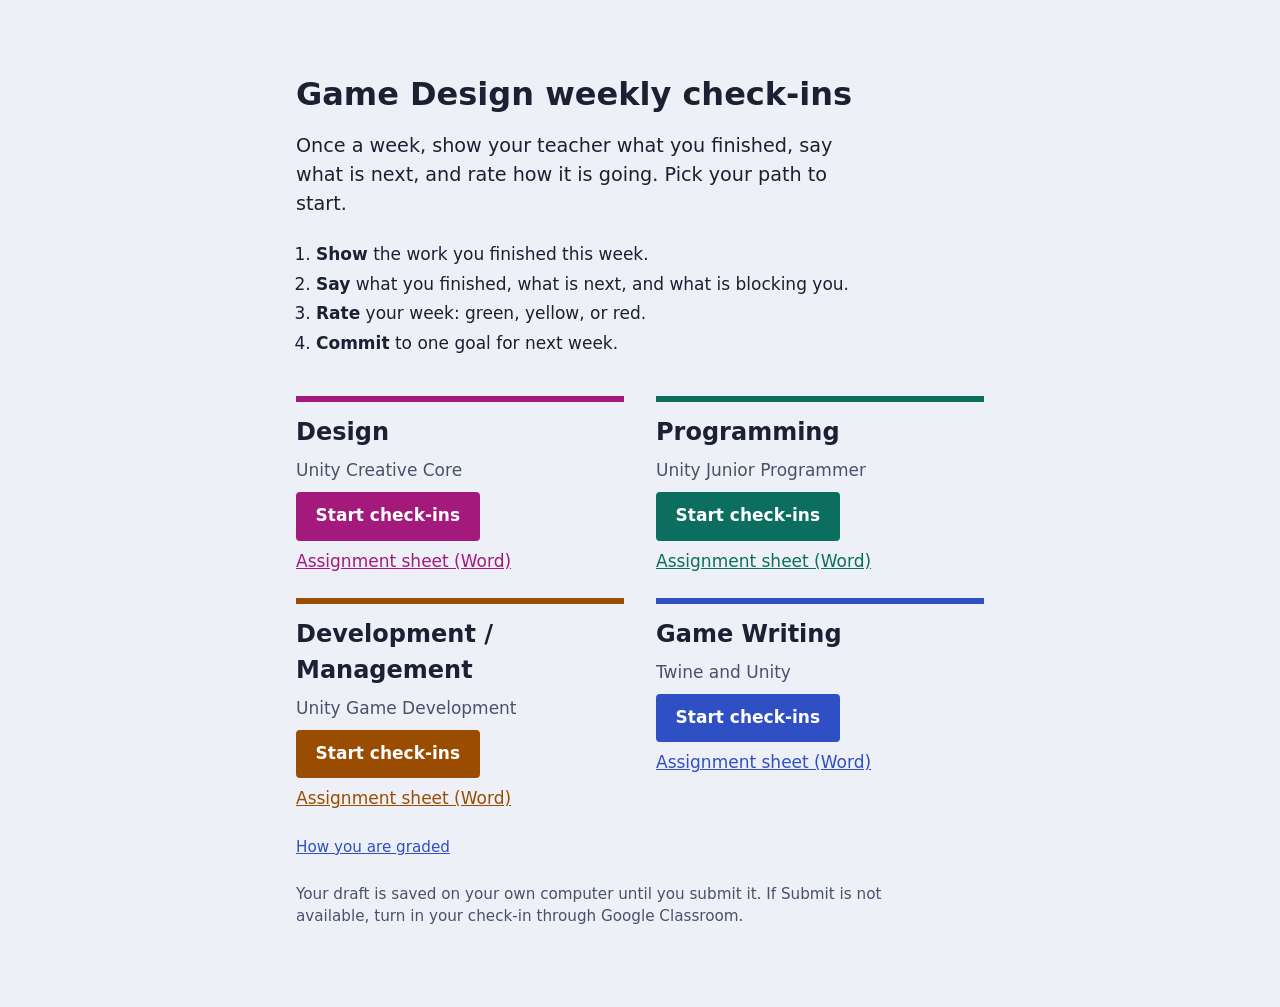
==== index.html @ 74971c68 "changed setup" ====
<!DOCTYPE html>
<html lang="en">
<head>
<meta charset="utf-8">
<meta name="viewport" content="width=device-width, initial-scale=1">
<title>Game Design check-ins</title>
<link rel="stylesheet" href="style.css">
</head>
<body class="start">
<a class="skip" href="#paths">Skip to the paths</a>
<main>
  <h1>Game Design weekly check-ins</h1>
  <p class="lede">Once a week, show your teacher what you finished, say what is next, and rate how it is going. Pick your path to start.</p>

  <ol class="how">
    <li><strong>Show</strong> the work you finished this week.</li>
    <li><strong>Say</strong> what you finished, what is next, and what is blocking you.</li>
    <li><strong>Rate</strong> your week: green, yellow, or red.</li>
    <li><strong>Commit</strong> to one goal for next week.</li>
  </ol>

  <section id="paths" aria-label="Choose your path">
    <ul class="paths">
      <li data-path="design">
        <h2>Design</h2>
        <p>Unity Creative Core</p>
        <a class="button" href="checkin.html?path=design&amp;week=1">Start check-ins</a>
        <a href="assignments/Design-Weekly-Check-Ins.docx">Assignment sheet (Word)</a>
      </li>
      <li data-path="programming">
        <h2>Programming</h2>
        <p>Unity Junior Programmer</p>
        <a class="button" href="checkin.html?path=programming&amp;week=1">Start check-ins</a>
        <a href="assignments/Programming-Weekly-Check-Ins.docx">Assignment sheet (Word)</a>
      </li>
      <li data-path="development">
        <h2>Development / Management</h2>
        <p>Unity Game Development</p>
        <a class="button" href="checkin.html?path=development&amp;week=1">Start check-ins</a>
        <a href="assignments/Development-Management-Weekly-Check-Ins.docx">Assignment sheet (Word)</a>
      </li>
      <li data-path="writing">
        <h2>Game Writing</h2>
        <p>Twine and Unity</p>
        <a class="button" href="checkin.html?path=writing&amp;week=1">Start check-ins</a>
        <a href="assignments/Game-Writing-Weekly-Check-Ins.docx">Assignment sheet (Word)</a>
      </li>
    </ul>
  </section>

  <p class="note"><a href="grading.html">How you are graded</a></p>
  <p class="note">Your draft is saved on your own computer until you submit it. If Submit is not available, turn in your check-in through Google Classroom.</p>
</main>
</body>
</html>
---- style.css ----
:root {
  --paper: #edf0f7;
  --ink: #1b2033;
  --soft: #4a516a;
  --white: #ffffff;
  --accent: #2f4fc4;
  --green: #1e7b3a;
  --green-tint: #e1f3e6;
  --yellow: #7a5600;
  --yellow-tint: #fff1c9;
  --red: #b3261e;
  --red-tint: #fbe3e1;
  --head: "Trebuchet MS", "Segoe UI", system-ui, sans-serif;
  --body: system-ui, -apple-system, "Segoe UI", Roboto, Arial, sans-serif;
}

body[data-path="design"], li[data-path="design"] { --accent: #a3197c; }
body[data-path="programming"], li[data-path="programming"] { --accent: #0b6e5f; }
body[data-path="development"], li[data-path="development"] { --accent: #9a4d00; }
body[data-path="writing"], li[data-path="writing"] { --accent: #2f4fc4; }

[hidden] { display: none !important; }

* { box-sizing: border-box; }

html { font-size: 100%; }

body {
  margin: 0;
  background: var(--paper);
  color: var(--ink);
  font-family: var(--body);
  font-size: 1.0625rem;
  line-height: 1.5;
}

.skip {
  position: absolute;
  left: -999px;
  top: 0;
  background: var(--ink);
  color: var(--white);
  padding: 0.5rem 1rem;
  z-index: 10;
}
.skip:focus { left: 0; }

a { color: var(--accent); }

:focus-visible {
  outline: 3px solid var(--ink);
  outline-offset: 2px;
}

/* top bar */
.top {
  display: flex;
  align-items: center;
  justify-content: space-between;
  gap: 1rem;
  padding: 0.75rem 1.5rem;
  border-bottom: 2px solid var(--ink);
  background: var(--white);
}
.home {
  font-family: var(--head);
  font-weight: 700;
  color: var(--ink);
  text-decoration: none;
}
.path-pick { display: flex; align-items: center; gap: 0.5rem; }
.path-pick label { font-weight: 600; }
select {
  font: inherit;
  padding: 0.35rem 0.6rem;
  border: 2px solid var(--ink);
  border-radius: 4px;
  background: var(--white);
  color: var(--ink);
}

main {
  max-width: 46rem;
  margin: 0 auto;
  padding: 1.75rem 1.5rem 4rem;
}

h1 {
  font-family: var(--head);
  font-size: 2rem;
  line-height: 1.15;
  margin: 1.75rem 0 1rem;
}

/* week track */
.track {
  list-style: none;
  display: flex;
  gap: 0.75rem;
  margin: 0;
  padding: 0;
}
.track li { flex: 1; min-width: 0; }
.track a {
  display: flex;
  flex-direction: column;
  align-items: flex-start;
  gap: 0.1rem;
  height: 100%;
  padding: 0.6rem 0.75rem;
  border: 2px solid var(--ink);
  border-radius: 4px;
  background: var(--white);
  color: var(--ink);
  text-decoration: none;
  font-weight: 600;
}
.track a:hover { background: #dfe4f2; }
.tile-num {
  font-family: var(--head);
  font-size: 1.6rem;
  line-height: 1;
  display: inline;
  margin-left: 0.25em;
}
.track a { flex-flow: row wrap; align-items: baseline; }
.tile-note {
  flex-basis: 100%;
  font-size: 0.85rem;
  font-weight: 500;
  color: var(--soft);
}
.track a[aria-current="step"] {
  background: var(--accent);
  border-color: var(--accent);
  color: var(--white);
}
.track a[aria-current="step"] .tile-note { color: var(--white); }
.track li[data-status="green"] a { box-shadow: inset 0 -6px 0 var(--green); }
.track li[data-status="yellow"] a { box-shadow: inset 0 -6px 0 #d9a300; }
.track li[data-status="red"] a { box-shadow: inset 0 -6px 0 var(--red); }

/* weekly brief */
.brief {
  border-left: 6px solid var(--accent);
  padding: 0.25rem 0 0.25rem 1rem;
  margin: 0 0 2rem;
}
.brief dl { margin: 0; }
.brief dt { font-weight: 700; margin-top: 0.5rem; }
.brief dd { margin: 0; }
.brief p { margin: 0.75rem 0 0; }

/* form */
.field { margin: 0 0 1.5rem; border: 0; padding: 0; min-width: 0; }
.row { display: flex; gap: 1rem; }
.row .field { flex: 2; }
.row .field.narrow { flex: 1; }

label, legend { display: block; font-weight: 700; margin-bottom: 0.25rem; padding: 0; }
.hint { display: block; font-weight: 400; color: var(--soft); font-size: 0.95rem; margin-bottom: 0.25rem; }
label .hint { display: inline; }

input[type="text"], textarea {
  width: 100%;
  font: inherit;
  color: var(--ink);
  background: var(--white);
  border: 2px solid var(--ink);
  border-radius: 4px;
  padding: 0.5rem 0.65rem;
}
textarea { resize: vertical; }

.status-options { display: grid; gap: 0.5rem; }
.status-option {
  display: grid;
  grid-template-columns: auto 6.5rem 1fr;
  align-items: center;
  gap: 0.5rem;
  margin: 0;
  padding: 0.55rem 0.75rem;
  border: 2px solid var(--ink);
  border-radius: 4px;
  background: var(--white);
  font-weight: 400;
  cursor: pointer;
}
.status-option strong { font-weight: 700; }
.status-option input { width: 1.2rem; height: 1.2rem; margin: 0; accent-color: var(--ink); }
.status-option[data-status="green"] { border-color: var(--green); }
.status-option[data-status="yellow"] { border-color: #b88700; }
.status-option[data-status="red"] { border-color: var(--red); }
.status-option[data-status="green"]:has(input:checked) { background: var(--green-tint); }
.status-option[data-status="yellow"]:has(input:checked) { background: var(--yellow-tint); }
.status-option[data-status="red"]:has(input:checked) { background: var(--red-tint); }
.status-option[data-status="green"] strong { color: var(--green); }
.status-option[data-status="yellow"] strong { color: var(--yellow); }
.status-option[data-status="red"] strong { color: var(--red); }

/* buttons */
.actions { display: flex; flex-wrap: wrap; gap: 0.75rem; margin-top: 2rem; }
button, .button {
  font: inherit;
  font-weight: 700;
  padding: 0.6rem 1.1rem;
  border: 2px solid var(--ink);
  border-radius: 4px;
  background: var(--white);
  color: var(--ink);
  text-decoration: none;
  cursor: pointer;
  display: inline-block;
}
button:hover, .button:hover { background: #dfe4f2; }
button.primary, .start .button {
  background: var(--accent);
  border-color: var(--accent);
  color: var(--white);
}
button.primary:hover, .start .button:hover { filter: brightness(0.92); background: var(--accent); }
button.quiet { border-color: transparent; text-decoration: underline; background: transparent; }

.message { min-height: 1.5rem; margin: 1rem 0 0; font-weight: 600; color: var(--green); }
.message.error { color: var(--red); }
.note { color: var(--soft); font-size: 0.95rem; margin-top: 1.5rem; max-width: 40rem; }

/* start page */
.start main { padding-top: 3rem; }
.lede { font-size: 1.2rem; max-width: 36rem; }
.how { padding-left: 1.25rem; margin: 1.5rem 0 2.5rem; max-width: 36rem; }
.how li { margin-bottom: 0.25rem; }
.paths {
  list-style: none;
  margin: 0;
  padding: 0;
  display: grid;
  grid-template-columns: repeat(2, 1fr);
  gap: 1.5rem 2rem;
}
.paths li {
  border-top: 6px solid var(--accent);
  padding-top: 0.75rem;
  display: flex;
  flex-direction: column;
  align-items: flex-start;
  gap: 0.5rem;
}
.paths h2 { font-family: var(--head); font-size: 1.5rem; margin: 0; }
.paths p { margin: 0; color: var(--soft); }

@media (max-width: 40rem) {
  .top { padding: 0.75rem 1rem; flex-wrap: wrap; }
  select { max-width: 100%; }
  main { padding: 1.25rem 1rem 3rem; }
  .row { flex-direction: column; gap: 0; }
  .track { gap: 0.4rem; }
  .track a { padding: 0.45rem 0.5rem; font-size: 0.9rem; }
  .tile-note { font-size: 0.7rem; }
  .status-option { grid-template-columns: auto 1fr; }
  .status-option span { grid-column: 2; }
  .paths { grid-template-columns: 1fr; }
}

@media (prefers-reduced-motion: reduce) {
  * { transition: none !important; animation: none !important; }
}

/* grading page */
.doc main h2 { font-family: var(--head); font-size: 1.35rem; margin: 2.25rem 0 0.5rem; }
.doc table { border-collapse: collapse; width: 100%; margin: 1rem 0; background: var(--white); }
.doc caption { text-align: left; font-weight: 700; padding-bottom: 0.5rem; }
.doc th, .doc td { border: 2px solid var(--ink); padding: 0.5rem 0.75rem; text-align: left; vertical-align: top; }
.doc thead th { background: #dfe4f2; }
.doc ul { padding-left: 1.25rem; }
.doc li { margin-bottom: 0.35rem; }
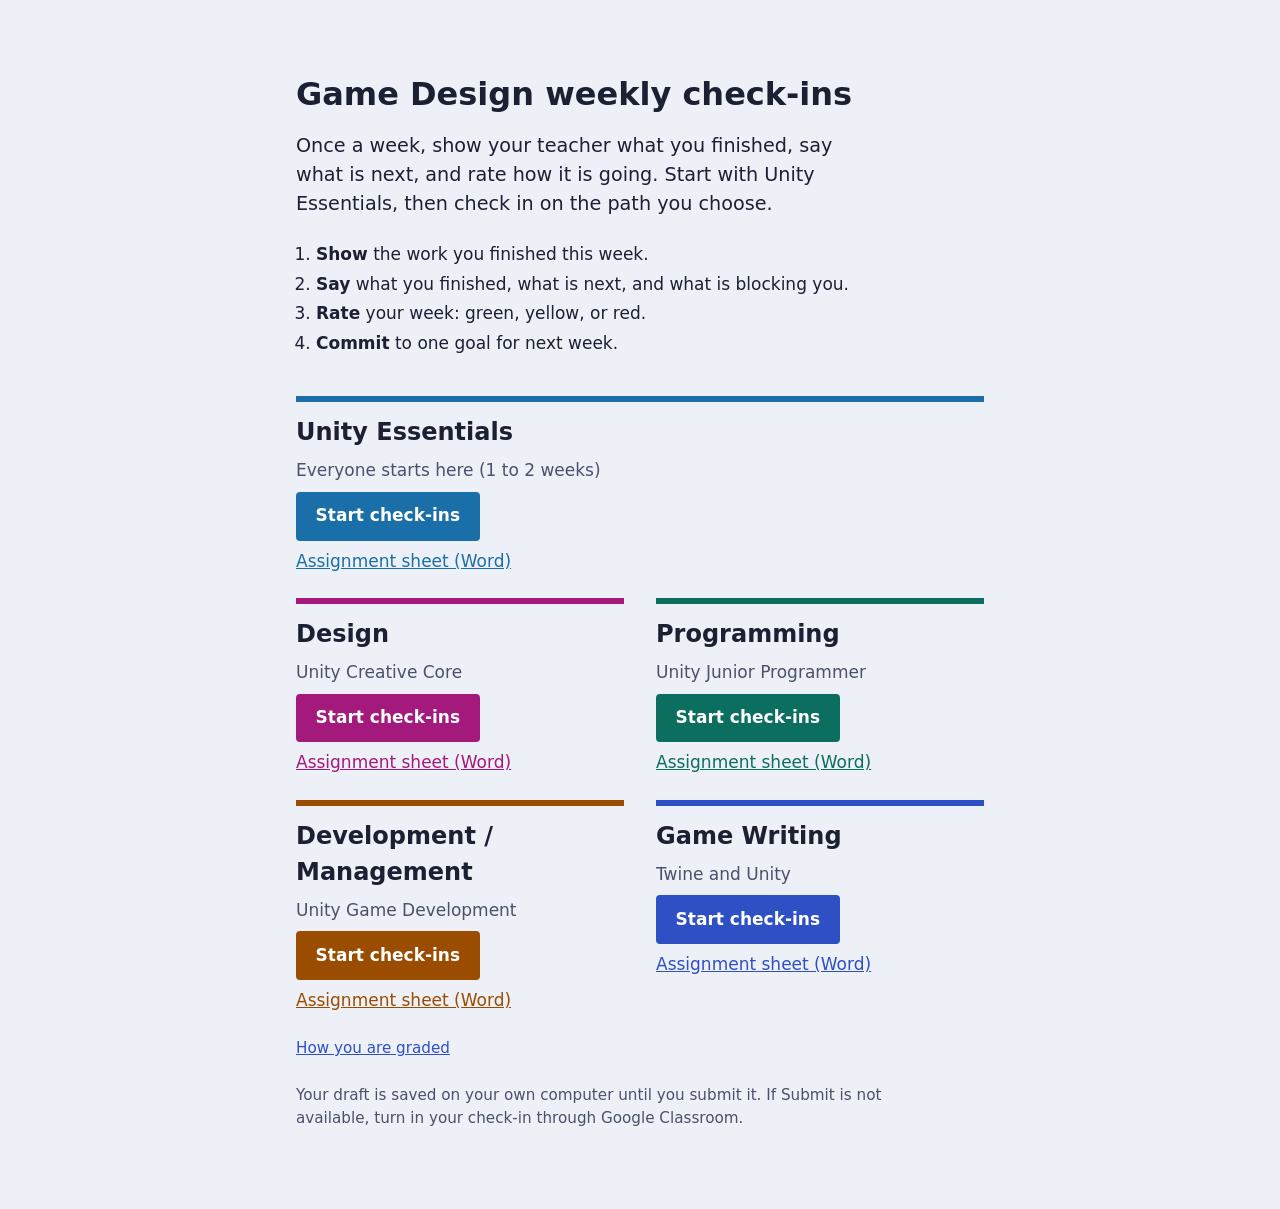
==== commit 3cd8c046: "includes essentials" ====
--- a/index.html
+++ b/index.html
@@ -10,7 +10,7 @@
 <a class="skip" href="#paths">Skip to the paths</a>
 <main>
   <h1>Game Design weekly check-ins</h1>
-  <p class="lede">Once a week, show your teacher what you finished, say what is next, and rate how it is going. Pick your path to start.</p>
+  <p class="lede">Once a week, show your teacher what you finished, say what is next, and rate how it is going. Start with Unity Essentials, then check in on the path you choose.</p>
 
   <ol class="how">
     <li><strong>Show</strong> the work you finished this week.</li>
@@ -19,8 +19,14 @@
     <li><strong>Commit</strong> to one goal for next week.</li>
   </ol>
 
-  <section id="paths" aria-label="Choose your path">
+  <section id="paths" aria-label="Choose your check-in">
     <ul class="paths">
+      <li data-path="essentials" class="wide">
+        <h2>Unity Essentials</h2>
+        <p>Everyone starts here (1 to 2 weeks)</p>
+        <a class="button" href="checkin.html?path=essentials&amp;week=1">Start check-ins</a>
+        <a href="assignments/Unity-Essentials-Check-Ins.docx">Assignment sheet (Word)</a>
+      </li>
       <li data-path="design">
         <h2>Design</h2>
         <p>Unity Creative Core</p>
--- a/style.css
+++ b/style.css
@@ -14,6 +14,7 @@
   --body: system-ui, -apple-system, "Segoe UI", Roboto, Arial, sans-serif;
 }
 
+body[data-path="essentials"], li[data-path="essentials"] { --accent: #1a6fa8; }
 body[data-path="design"], li[data-path="design"] { --accent: #a3197c; }
 body[data-path="programming"], li[data-path="programming"] { --accent: #0b6e5f; }
 body[data-path="development"], li[data-path="development"] { --accent: #9a4d00; }
@@ -100,7 +101,7 @@
   margin: 0;
   padding: 0;
 }
-.track li { flex: 1; min-width: 0; }
+.track li { flex: 1; min-width: 0; max-width: 10rem; }
 .track a {
   display: flex;
   flex-direction: column;
@@ -246,6 +247,7 @@
   align-items: flex-start;
   gap: 0.5rem;
 }
+.paths li.wide { grid-column: 1 / -1; }
 .paths h2 { font-family: var(--head); font-size: 1.5rem; margin: 0; }
 .paths p { margin: 0; color: var(--soft); }
 
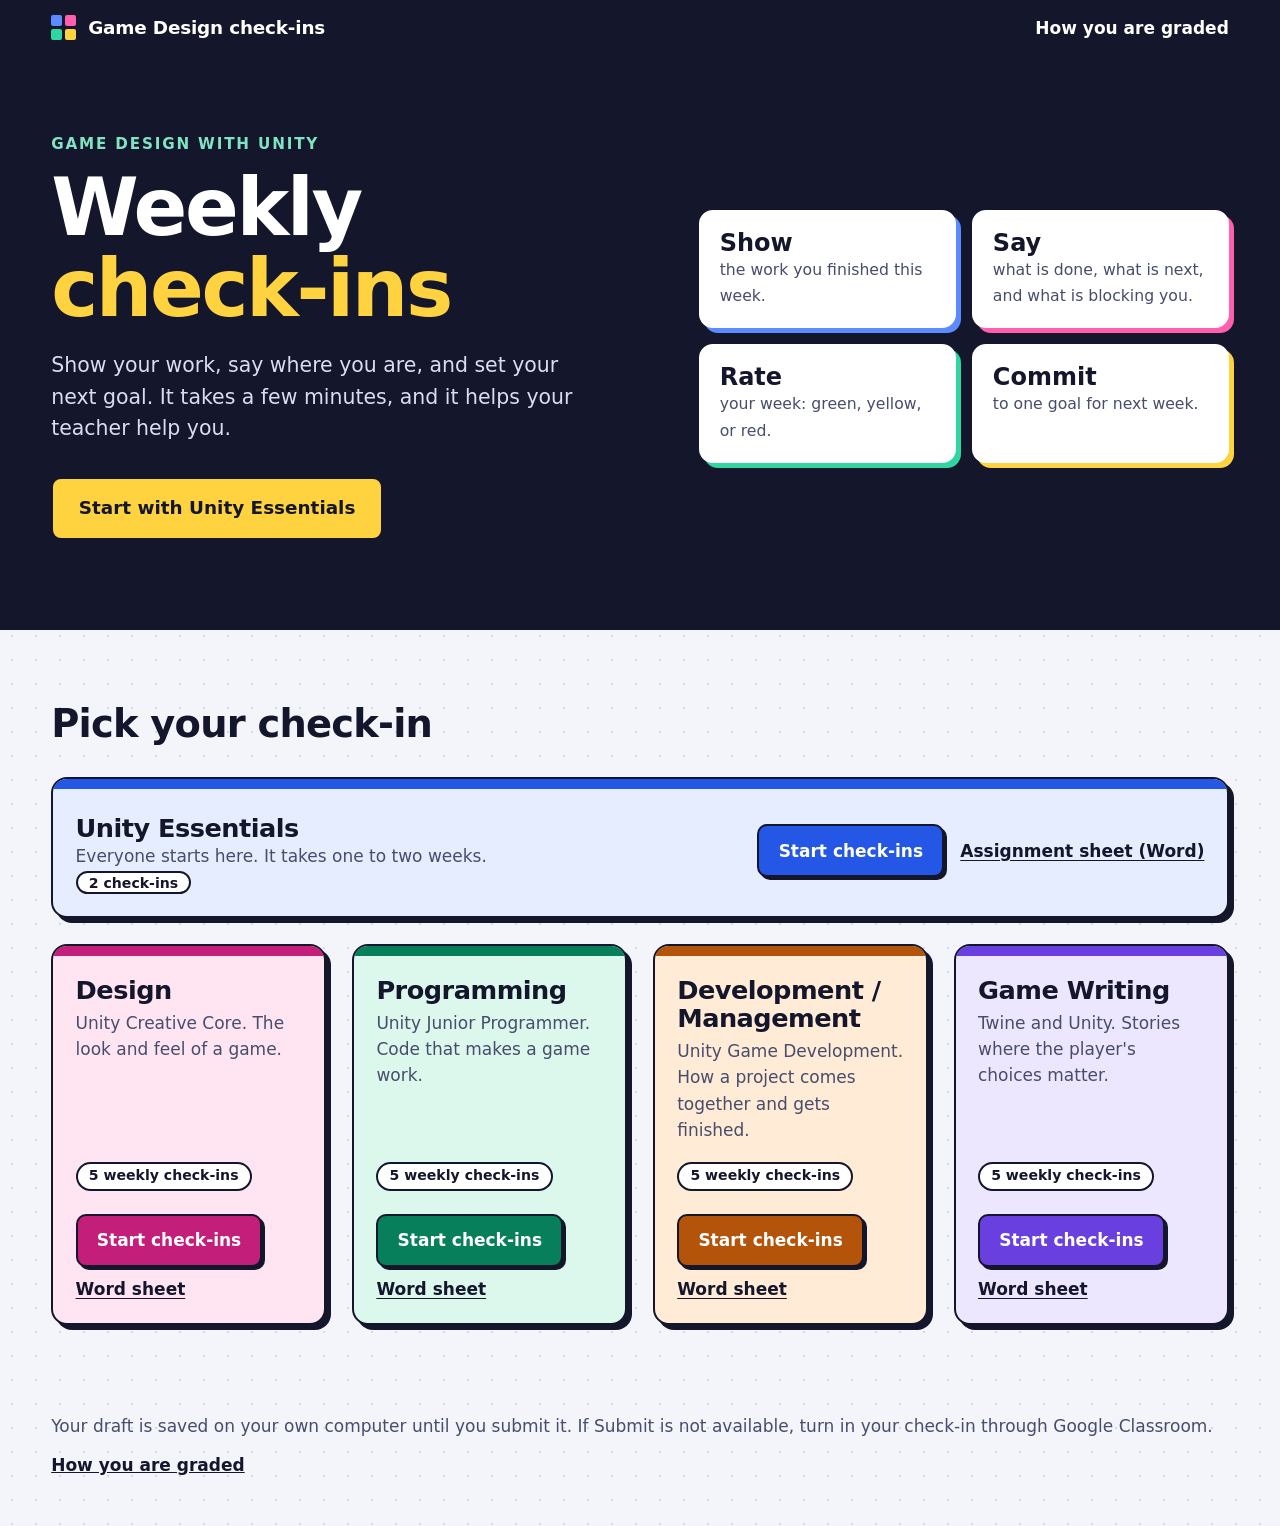
==== commit 5c52a127: "updated webpage updates" ====
--- a/index.html
+++ b/index.html
@@ -6,56 +6,89 @@
 <title>Game Design check-ins</title>
 <link rel="stylesheet" href="style.css">
 </head>
-<body class="start">
-<a class="skip" href="#paths">Skip to the paths</a>
+<body>
+<a class="skip" href="#paths">Skip to the check-ins</a>
+
+<header class="bar">
+  <a class="brand" href="index.html"><span class="logo" aria-hidden="true"><i></i><i></i><i></i><i></i></span>Game Design check-ins</a>
+  <nav aria-label="Site">
+    <a href="grading.html">How you are graded</a>
+  </nav>
+</header>
+
 <main>
-  <h1>Game Design weekly check-ins</h1>
-  <p class="lede">Once a week, show your teacher what you finished, say what is next, and rate how it is going. Start with Unity Essentials, then check in on the path you choose.</p>
+  <section class="hero" aria-labelledby="top-title">
+    <div>
+      <p class="eyebrow">Game Design with Unity</p>
+      <h1 id="top-title">Weekly <span>check-ins</span></h1>
+      <p class="lede">Show your work, say where you are, and set your next goal. It takes a few minutes, and it helps your teacher help you.</p>
+      <a class="btn big yellow" href="checkin.html?path=essentials&amp;week=1">Start with Unity Essentials</a>
+    </div>
+    <ol class="steps" aria-label="How a check-in works">
+      <li><b>Show</b><span>the work you finished this week.</span></li>
+      <li><b>Say</b><span>what is done, what is next, and what is blocking you.</span></li>
+      <li><b>Rate</b><span>your week: green, yellow, or red.</span></li>
+      <li><b>Commit</b><span>to one goal for next week.</span></li>
+    </ol>
+  </section>
 
-  <ol class="how">
-    <li><strong>Show</strong> the work you finished this week.</li>
-    <li><strong>Say</strong> what you finished, what is next, and what is blocking you.</li>
-    <li><strong>Rate</strong> your week: green, yellow, or red.</li>
-    <li><strong>Commit</strong> to one goal for next week.</li>
-  </ol>
-
-  <section id="paths" aria-label="Choose your check-in">
+  <section class="picker" id="paths" aria-labelledby="pick-title">
+    <h2 id="pick-title">Pick your check-in</h2>
     <ul class="paths">
       <li data-path="essentials" class="wide">
-        <h2>Unity Essentials</h2>
-        <p>Everyone starts here (1 to 2 weeks)</p>
-        <a class="button" href="checkin.html?path=essentials&amp;week=1">Start check-ins</a>
-        <a href="assignments/Unity-Essentials-Check-Ins.docx">Assignment sheet (Word)</a>
+        <div class="info">
+          <h3>Unity Essentials</h3>
+          <p>Everyone starts here. It takes one to two weeks.</p>
+          <span class="chip">2 check-ins</span>
+        </div>
+        <div class="card-actions">
+          <a class="btn primary" href="checkin.html?path=essentials&amp;week=1">Start check-ins</a>
+          <a href="assignments/Unity-Essentials-Check-Ins.docx">Assignment sheet (Word)</a>
+        </div>
       </li>
       <li data-path="design">
-        <h2>Design</h2>
-        <p>Unity Creative Core</p>
-        <a class="button" href="checkin.html?path=design&amp;week=1">Start check-ins</a>
-        <a href="assignments/Design-Weekly-Check-Ins.docx">Assignment sheet (Word)</a>
+        <h3>Design</h3>
+        <p>Unity Creative Core. The look and feel of a game.</p>
+        <span class="chip">5 weekly check-ins</span>
+        <div class="card-actions">
+          <a class="btn primary" href="checkin.html?path=design&amp;week=1">Start check-ins</a>
+          <a href="assignments/Design-Weekly-Check-Ins.docx">Word sheet</a>
+        </div>
       </li>
       <li data-path="programming">
-        <h2>Programming</h2>
-        <p>Unity Junior Programmer</p>
-        <a class="button" href="checkin.html?path=programming&amp;week=1">Start check-ins</a>
-        <a href="assignments/Programming-Weekly-Check-Ins.docx">Assignment sheet (Word)</a>
+        <h3>Programming</h3>
+        <p>Unity Junior Programmer. Code that makes a game work.</p>
+        <span class="chip">5 weekly check-ins</span>
+        <div class="card-actions">
+          <a class="btn primary" href="checkin.html?path=programming&amp;week=1">Start check-ins</a>
+          <a href="assignments/Programming-Weekly-Check-Ins.docx">Word sheet</a>
+        </div>
       </li>
       <li data-path="development">
-        <h2>Development / Management</h2>
-        <p>Unity Game Development</p>
-        <a class="button" href="checkin.html?path=development&amp;week=1">Start check-ins</a>
-        <a href="assignments/Development-Management-Weekly-Check-Ins.docx">Assignment sheet (Word)</a>
+        <h3>Development / Management</h3>
+        <p>Unity Game Development. How a project comes together and gets finished.</p>
+        <span class="chip">5 weekly check-ins</span>
+        <div class="card-actions">
+          <a class="btn primary" href="checkin.html?path=development&amp;week=1">Start check-ins</a>
+          <a href="assignments/Development-Management-Weekly-Check-Ins.docx">Word sheet</a>
+        </div>
       </li>
       <li data-path="writing">
-        <h2>Game Writing</h2>
-        <p>Twine and Unity</p>
-        <a class="button" href="checkin.html?path=writing&amp;week=1">Start check-ins</a>
-        <a href="assignments/Game-Writing-Weekly-Check-Ins.docx">Assignment sheet (Word)</a>
+        <h3>Game Writing</h3>
+        <p>Twine and Unity. Stories where the player's choices matter.</p>
+        <span class="chip">5 weekly check-ins</span>
+        <div class="card-actions">
+          <a class="btn primary" href="checkin.html?path=writing&amp;week=1">Start check-ins</a>
+          <a href="assignments/Game-Writing-Weekly-Check-Ins.docx">Word sheet</a>
+        </div>
       </li>
     </ul>
   </section>
+</main>
 
-  <p class="note"><a href="grading.html">How you are graded</a></p>
-  <p class="note">Your draft is saved on your own computer until you submit it. If Submit is not available, turn in your check-in through Google Classroom.</p>
-</main>
+<footer class="foot">
+  <span>Your draft is saved on your own computer until you submit it. If Submit is not available, turn in your check-in through Google Classroom.</span>
+  <a href="grading.html">How you are graded</a>
+</footer>
 </body>
 </html>
--- a/style.css
+++ b/style.css
@@ -1,278 +1,289 @@
+/* Game Design check-ins: full-width, high-contrast, system fonts only (no outside requests). */
 :root {
-  --paper: #edf0f7;
-  --ink: #1b2033;
-  --soft: #4a516a;
+  --ink: #14162b;
+  --paper: #f3f5fb;
   --white: #ffffff;
-  --accent: #2f4fc4;
-  --green: #1e7b3a;
-  --green-tint: #e1f3e6;
-  --yellow: #7a5600;
-  --yellow-tint: #fff1c9;
+  --muted: #474d6b;
+  --yellow: #ffd23f;
+  --mint: #7fe3c4;
+  --green: #17803d;
+  --green-tint: #dcf5e4;
+  --amber: #8a5a00;
+  --amber-tint: #fff0c2;
   --red: #b3261e;
-  --red-tint: #fbe3e1;
-  --head: "Trebuchet MS", "Segoe UI", system-ui, sans-serif;
-  --body: system-ui, -apple-system, "Segoe UI", Roboto, Arial, sans-serif;
-}
-
-body[data-path="essentials"], li[data-path="essentials"] { --accent: #1a6fa8; }
-body[data-path="design"], li[data-path="design"] { --accent: #a3197c; }
-body[data-path="programming"], li[data-path="programming"] { --accent: #0b6e5f; }
-body[data-path="development"], li[data-path="development"] { --accent: #9a4d00; }
-body[data-path="writing"], li[data-path="writing"] { --accent: #2f4fc4; }
+  --red-tint: #fde4e1;
+  --accent: #2457e6;
+  --tint: #e6edff;
+  --display: "Avenir Next", "Segoe UI", "Helvetica Neue", system-ui, -apple-system, Arial, sans-serif;
+  --body: system-ui, -apple-system, "Segoe UI", Roboto, "Helvetica Neue", Arial, sans-serif;
+  --pad: clamp(1rem, 4vw, 3.5rem);
+  --shadow: 5px 5px 0 var(--ink);
+}
+
+[data-path="essentials"] { --accent: #2457e6; --tint: #e6edff; }
+[data-path="design"] { --accent: #c21e7a; --tint: #ffe5f2; }
+[data-path="programming"] { --accent: #087f5b; --tint: #dcf7ec; }
+[data-path="development"] { --accent: #b4530a; --tint: #ffebd6; }
+[data-path="writing"] { --accent: #6a3fe0; --tint: #ede6ff; }
 
 [hidden] { display: none !important; }
-
 * { box-sizing: border-box; }
-
-html { font-size: 100%; }
 
 body {
   margin: 0;
-  background: var(--paper);
   color: var(--ink);
   font-family: var(--body);
   font-size: 1.0625rem;
-  line-height: 1.5;
-}
-
-.skip {
-  position: absolute;
-  left: -999px;
-  top: 0;
-  background: var(--ink);
-  color: var(--white);
-  padding: 0.5rem 1rem;
-  z-index: 10;
-}
+  line-height: 1.55;
+  background-color: var(--paper);
+  background-image: radial-gradient(#d3d9ec 1.2px, transparent 1.2px);
+  background-size: 24px 24px;
+}
+
+a { color: var(--accent); }
+:focus-visible { outline: 3px solid var(--accent); outline-offset: 3px; }
+.bar :focus-visible, .stage :focus-visible, .hero :focus-visible { outline-color: var(--yellow); }
+
+.skip { position: absolute; left: -999px; top: 0; background: var(--yellow); color: var(--ink); padding: 0.6rem 1rem; z-index: 20; font-weight: 700; }
 .skip:focus { left: 0; }
 
-a { color: var(--accent); }
-
-:focus-visible {
-  outline: 3px solid var(--ink);
-  outline-offset: 2px;
-}
-
-/* top bar */
-.top {
-  display: flex;
-  align-items: center;
-  justify-content: space-between;
-  gap: 1rem;
-  padding: 0.75rem 1.5rem;
-  border-bottom: 2px solid var(--ink);
-  background: var(--white);
-}
-.home {
-  font-family: var(--head);
-  font-weight: 700;
-  color: var(--ink);
-  text-decoration: none;
-}
-.path-pick { display: flex; align-items: center; gap: 0.5rem; }
-.path-pick label { font-weight: 600; }
+/* ---------- top bar ---------- */
+.bar {
+  display: flex; align-items: center; justify-content: space-between; gap: 1rem;
+  padding: 0.85rem var(--pad);
+  background: var(--ink); color: var(--white);
+}
+.brand { display: inline-flex; align-items: center; gap: 0.75rem; color: var(--white); text-decoration: none; font-family: var(--display); font-weight: 800; font-size: 1.15rem; letter-spacing: -0.01em; }
+.logo { display: inline-grid; grid-template-columns: repeat(2, 11px); grid-template-rows: repeat(2, 11px); gap: 3px; }
+.logo i { display: block; border-radius: 2px; }
+.logo i:nth-child(1) { background: #5b8bff; }
+.logo i:nth-child(2) { background: #ff5fae; }
+.logo i:nth-child(3) { background: #2fd6a0; }
+.logo i:nth-child(4) { background: var(--yellow); }
+.bar nav { display: flex; align-items: center; gap: 1.25rem; }
+.bar nav a { color: var(--white); font-weight: 600; text-decoration: none; }
+.bar nav a:hover { text-decoration: underline; text-underline-offset: 4px; }
+.path-pick { display: flex; align-items: center; gap: 0.6rem; }
+.path-pick label { font-weight: 600; font-size: 0.95rem; }
 select {
-  font: inherit;
-  padding: 0.35rem 0.6rem;
-  border: 2px solid var(--ink);
-  border-radius: 4px;
-  background: var(--white);
-  color: var(--ink);
-}
-
-main {
-  max-width: 46rem;
-  margin: 0 auto;
-  padding: 1.75rem 1.5rem 4rem;
-}
-
-h1 {
-  font-family: var(--head);
-  font-size: 2rem;
-  line-height: 1.15;
-  margin: 1.75rem 0 1rem;
-}
-
-/* week track */
-.track {
-  list-style: none;
-  display: flex;
-  gap: 0.75rem;
-  margin: 0;
-  padding: 0;
-}
-.track li { flex: 1; min-width: 0; max-width: 10rem; }
+  font: inherit; font-weight: 600; color: var(--ink); background: var(--white);
+  border: 2px solid var(--white); border-radius: 8px; padding: 0.4rem 2rem 0.4rem 0.7rem;
+}
+
+/* ---------- buttons ---------- */
+button, .btn, .button {
+  font: inherit; font-weight: 700; display: inline-flex; align-items: center; justify-content: center; gap: 0.5rem;
+  padding: 0.7rem 1.2rem; border: 2px solid var(--ink); border-radius: 10px;
+  background: var(--white); color: var(--ink); text-decoration: none; cursor: pointer;
+  box-shadow: 3px 3px 0 var(--ink); transition: transform 0.08s ease, box-shadow 0.08s ease;
+}
+button:hover, .btn:hover, .button:hover { transform: translate(-1px, -1px); box-shadow: 4px 4px 0 var(--ink); }
+button:active, .btn:active, .button:active { transform: translate(2px, 2px); box-shadow: 1px 1px 0 var(--ink); }
+button:disabled { opacity: 0.6; cursor: progress; }
+button.primary, .btn.primary { background: var(--accent); border-color: var(--ink); color: var(--white); }
+.btn.big { padding: 0.95rem 1.6rem; font-size: 1.15rem; }
+.btn.yellow { background: var(--yellow); color: var(--ink); }
+button.quiet { background: transparent; border-color: transparent; box-shadow: none; text-decoration: underline; text-underline-offset: 3px; }
+button.quiet:hover { transform: none; box-shadow: none; }
+
+/* ---------- start page ---------- */
+.hero {
+  background: var(--ink); color: var(--white);
+  padding: clamp(2rem, 6vw, 5rem) var(--pad) clamp(3rem, 7vw, 6rem);
+  display: grid; grid-template-columns: 1.1fr 1fr; gap: clamp(2rem, 5vw, 5rem); align-items: center;
+}
+.eyebrow { margin: 0 0 0.75rem; color: var(--mint); font-weight: 700; font-size: 0.95rem; text-transform: uppercase; letter-spacing: 0.12em; }
+.hero h1 { margin: 0; font-family: var(--display); font-weight: 800; font-size: clamp(2.6rem, 6.2vw, 5.4rem); line-height: 1.02; letter-spacing: -0.03em; }
+.hero h1 span { color: var(--yellow); }
+.hero .lede { margin: 1.25rem 0 2rem; font-size: clamp(1.1rem, 1.6vw, 1.35rem); max-width: 34rem; color: #d9dcf2; }
+.steps { list-style: none; margin: 0; padding: 0; display: grid; grid-template-columns: repeat(2, 1fr); gap: 1rem; }
+.steps li { background: var(--white); color: var(--ink); border: 2px solid var(--white); border-radius: 14px; padding: 1.1rem 1.2rem; box-shadow: 5px 5px 0 var(--accent); }
+.steps li:nth-child(1) { --accent: #5b8bff; }
+.steps li:nth-child(2) { --accent: #ff5fae; }
+.steps li:nth-child(3) { --accent: #2fd6a0; }
+.steps li:nth-child(4) { --accent: var(--yellow); }
+.steps b { display: block; font-family: var(--display); font-size: 1.5rem; line-height: 1.1; }
+.steps span { color: var(--muted); font-size: 0.98rem; }
+
+.picker { padding: clamp(2rem, 5vw, 4rem) var(--pad) clamp(2rem, 5vw, 4rem); }
+.picker h2 { margin: 0 0 1.5rem; font-family: var(--display); font-weight: 800; font-size: clamp(1.7rem, 3vw, 2.4rem); letter-spacing: -0.02em; }
+.paths { list-style: none; margin: 0; padding: 0; display: grid; grid-template-columns: repeat(12, 1fr); gap: clamp(1rem, 2vw, 1.75rem); }
+.paths li {
+  grid-column: span 3; display: flex; flex-direction: column; gap: 0.35rem;
+  background: var(--tint); border: 2px solid var(--ink); border-radius: 16px; padding: 1.4rem 1.4rem 1.3rem;
+  box-shadow: var(--shadow); position: relative; overflow: hidden;
+  transition: transform 0.1s ease, box-shadow 0.1s ease;
+}
+.paths li::before { content: ""; position: absolute; inset: 0 0 auto 0; height: 10px; background: var(--accent); }
+.paths li:hover { transform: translate(-2px, -2px); box-shadow: 8px 8px 0 var(--ink); }
+.paths li.wide { grid-column: span 12; flex-direction: row; align-items: center; justify-content: space-between; flex-wrap: wrap; gap: 1.25rem 2rem; padding-top: 1.7rem; }
+.paths li.wide .info { flex: 1 1 24rem; }
+.paths h3 { margin: 0.5rem 0 0; font-family: var(--display); font-weight: 800; font-size: 1.6rem; line-height: 1.1; letter-spacing: -0.02em; }
+.paths p { margin: 0; color: var(--muted); }
+.paths li:not(.wide) > p { flex: 1 0 auto; }
+.chip { align-self: flex-start; margin-top: 0.8rem; background: var(--white); border: 2px solid var(--ink); border-radius: 999px; padding: 0.1rem 0.7rem; font-size: 0.88rem; font-weight: 700; }
+.wide .chip { margin-top: 0.6rem; }
+.card-actions { margin-top: auto; padding-top: 1.1rem; display: flex; flex-wrap: wrap; align-items: center; gap: 0.6rem 1rem; }
+.card-actions a:not(.btn) { color: var(--ink); font-weight: 600; text-underline-offset: 3px; }
+.wide .card-actions { margin-top: 0; padding-top: 0; }
+
+.foot { padding: 1.5rem var(--pad) 3rem; display: flex; flex-wrap: wrap; gap: 0.75rem 2rem; justify-content: space-between; color: var(--muted); }
+.foot a { color: var(--ink); font-weight: 700; }
+
+/* ---------- check-in page ---------- */
+.stage { background: var(--accent); color: var(--white); padding: clamp(1.5rem, 4vw, 3rem) var(--pad) clamp(1.75rem, 4vw, 3rem); }
+.stage h1 { margin: 0 0 1.5rem; font-family: var(--display); font-weight: 800; font-size: clamp(2rem, 4.6vw, 3.6rem); line-height: 1.05; letter-spacing: -0.03em; }
+.track { list-style: none; margin: 0; padding: 0; display: grid; grid-template-columns: repeat(auto-fit, minmax(110px, 160px)); gap: 0.85rem; }
+.track li { min-width: 0; }
 .track a {
-  display: flex;
-  flex-direction: column;
-  align-items: flex-start;
-  gap: 0.1rem;
-  height: 100%;
-  padding: 0.6rem 0.75rem;
-  border: 2px solid var(--ink);
-  border-radius: 4px;
-  background: var(--white);
-  color: var(--ink);
-  text-decoration: none;
-  font-weight: 600;
-}
-.track a:hover { background: #dfe4f2; }
-.tile-num {
-  font-family: var(--head);
-  font-size: 1.6rem;
-  line-height: 1;
-  display: inline;
-  margin-left: 0.25em;
-}
-.track a { flex-flow: row wrap; align-items: baseline; }
-.tile-note {
-  flex-basis: 100%;
-  font-size: 0.85rem;
-  font-weight: 500;
-  color: var(--soft);
-}
-.track a[aria-current="step"] {
-  background: var(--accent);
-  border-color: var(--accent);
-  color: var(--white);
-}
-.track a[aria-current="step"] .tile-note { color: var(--white); }
-.track li[data-status="green"] a { box-shadow: inset 0 -6px 0 var(--green); }
-.track li[data-status="yellow"] a { box-shadow: inset 0 -6px 0 #d9a300; }
-.track li[data-status="red"] a { box-shadow: inset 0 -6px 0 var(--red); }
-
-/* weekly brief */
+  display: flex; flex-wrap: wrap; align-items: baseline; height: 100%;
+  padding: 0.75rem 0.9rem 0.8rem; border: 2px solid var(--ink); border-radius: 12px;
+  background: var(--white); color: var(--ink); text-decoration: none; font-weight: 700;
+  box-shadow: 3px 3px 0 var(--ink); transition: transform 0.08s ease;
+}
+.track a:hover { transform: translate(-1px, -1px); }
+.tile-num { font-family: var(--display); font-size: 2.2rem; font-weight: 800; line-height: 1; margin-left: 0.3rem; }
+.tile-note { flex-basis: 100%; margin-top: 0.15rem; font-size: 0.85rem; font-weight: 600; color: var(--muted); }
+.track a[aria-current="step"] { background: var(--ink); color: var(--white); box-shadow: 3px 3px 0 var(--yellow); }
+.track a[aria-current="step"] .tile-note { color: var(--yellow); }
+.track li[data-status="green"] a { border-bottom: 8px solid #2fbf62; }
+.track li[data-status="yellow"] a { border-bottom: 8px solid #f2b800; }
+.track li[data-status="red"] a { border-bottom: 8px solid #e5483d; }
+
+.layout {
+  display: grid; grid-template-columns: minmax(280px, 400px) minmax(0, 1fr);
+  gap: clamp(1.25rem, 3vw, 2.5rem); align-items: start;
+  padding: clamp(1.25rem, 3vw, 2.5rem) var(--pad) 0;
+}
 .brief {
-  border-left: 6px solid var(--accent);
-  padding: 0.25rem 0 0.25rem 1rem;
-  margin: 0 0 2rem;
-}
+  position: sticky; top: 1rem; background: var(--white); border: 2px solid var(--ink); border-radius: 16px;
+  box-shadow: var(--shadow); padding: 1.4rem 1.5rem 1.5rem; border-top: 10px solid var(--accent);
+}
+.brief h2 { margin: 0 0 0.75rem; font-family: var(--display); font-size: 1.3rem; letter-spacing: -0.01em; }
 .brief dl { margin: 0; }
-.brief dt { font-weight: 700; margin-top: 0.5rem; }
-.brief dd { margin: 0; }
-.brief p { margin: 0.75rem 0 0; }
-
-/* form */
-.field { margin: 0 0 1.5rem; border: 0; padding: 0; min-width: 0; }
-.row { display: flex; gap: 1rem; }
-.row .field { flex: 2; }
-.row .field.narrow { flex: 1; }
-
-label, legend { display: block; font-weight: 700; margin-bottom: 0.25rem; padding: 0; }
-.hint { display: block; font-weight: 400; color: var(--soft); font-size: 0.95rem; margin-bottom: 0.25rem; }
+.brief dt { margin-top: 1rem; font-size: 0.82rem; font-weight: 800; text-transform: uppercase; letter-spacing: 0.1em; color: var(--accent); }
+.brief dd { margin: 0.2rem 0 0; font-size: 1.1rem; font-weight: 600; }
+.brief .how { margin: 1.25rem 0 0; padding: 1rem 0 0; border-top: 2px dashed #c3c9e0; font-size: 0.97rem; color: var(--muted); }
+.brief .how ol { margin: 0.4rem 0 0; padding-left: 1.2rem; }
+.brief p { margin: 1rem 0 0; }
+.brief .unity { display: inline-block; font-weight: 700; }
+
+form {
+  background: var(--white); border: 2px solid var(--ink); border-radius: 16px; box-shadow: var(--shadow);
+  overflow: clip;
+}
+.section { padding: 1.6rem clamp(1.1rem, 2.5vw, 2rem) 0.4rem; }
+.section + .section { border-top: 2px dashed #c3c9e0; }
+.section > h2 { margin: 0 0 1.1rem; font-family: var(--display); font-size: 1.25rem; letter-spacing: -0.01em; display: flex; align-items: center; gap: 0.6rem; }
+.section > h2 .n { display: inline-grid; place-items: center; width: 1.8rem; height: 1.8rem; border-radius: 8px; background: var(--accent); color: var(--white); font-size: 1rem; }
+.fields { display: grid; grid-template-columns: repeat(auto-fit, minmax(min(100%, 22rem), 1fr)); gap: 1.1rem 1.5rem; }
+.fields.three { display: flex; flex-wrap: wrap; }
+.fields.three .field { flex: 1 1 10rem; }
+.fields.three .field:first-child { flex: 2 1 16rem; }
+.field { margin: 0 0 1.1rem; border: 0; padding: 0; min-width: 0; }
+.fields .field { margin: 0; }
+label, legend { display: block; font-weight: 700; margin-bottom: 0.3rem; padding: 0; }
+.hint { display: block; font-weight: 400; font-size: 0.93rem; color: var(--muted); margin-bottom: 0.3rem; }
 label .hint { display: inline; }
-
 input[type="text"], textarea {
-  width: 100%;
-  font: inherit;
-  color: var(--ink);
-  background: var(--white);
-  border: 2px solid var(--ink);
-  border-radius: 4px;
-  padding: 0.5rem 0.65rem;
-}
-textarea { resize: vertical; }
-
-.status-options { display: grid; gap: 0.5rem; }
+  width: 100%; font: inherit; color: var(--ink); background: var(--white);
+  border: 2px solid var(--ink); border-radius: 10px; padding: 0.65rem 0.8rem;
+}
+input[type="text"]:focus, textarea:focus { outline: 3px solid var(--accent); outline-offset: 1px; border-color: var(--accent); }
+textarea { resize: vertical; min-height: 5.5rem; }
+
+.status-options { display: grid; grid-template-columns: repeat(3, minmax(0, 1fr)); gap: 1rem; }
 .status-option {
-  display: grid;
-  grid-template-columns: auto 6.5rem 1fr;
-  align-items: center;
-  gap: 0.5rem;
-  margin: 0;
-  padding: 0.55rem 0.75rem;
-  border: 2px solid var(--ink);
-  border-radius: 4px;
-  background: var(--white);
-  font-weight: 400;
-  cursor: pointer;
-}
-.status-option strong { font-weight: 700; }
-.status-option input { width: 1.2rem; height: 1.2rem; margin: 0; accent-color: var(--ink); }
-.status-option[data-status="green"] { border-color: var(--green); }
-.status-option[data-status="yellow"] { border-color: #b88700; }
-.status-option[data-status="red"] { border-color: var(--red); }
-.status-option[data-status="green"]:has(input:checked) { background: var(--green-tint); }
-.status-option[data-status="yellow"]:has(input:checked) { background: var(--yellow-tint); }
-.status-option[data-status="red"]:has(input:checked) { background: var(--red-tint); }
+  position: relative; display: flex; flex-direction: column; gap: 0.2rem; margin: 0; cursor: pointer;
+  padding: 1rem 1.1rem 1.05rem; border: 2px solid var(--ink); border-radius: 14px; background: var(--white);
+  font-weight: 400; box-shadow: 3px 3px 0 var(--ink); transition: transform 0.08s ease;
+}
+.status-option:hover { transform: translate(-1px, -1px); }
+.status-option input { position: absolute; top: 1rem; right: 1rem; width: 1.3rem; height: 1.3rem; margin: 0; accent-color: var(--ink); }
+.status-option strong { font-family: var(--display); font-size: 1.4rem; font-weight: 800; }
+.status-option span { padding-right: 1.5rem; font-size: 0.97rem; color: var(--muted); }
 .status-option[data-status="green"] strong { color: var(--green); }
-.status-option[data-status="yellow"] strong { color: var(--yellow); }
+.status-option[data-status="yellow"] strong { color: var(--amber); }
 .status-option[data-status="red"] strong { color: var(--red); }
-
-/* buttons */
-.actions { display: flex; flex-wrap: wrap; gap: 0.75rem; margin-top: 2rem; }
-button, .button {
-  font: inherit;
-  font-weight: 700;
-  padding: 0.6rem 1.1rem;
-  border: 2px solid var(--ink);
-  border-radius: 4px;
-  background: var(--white);
-  color: var(--ink);
-  text-decoration: none;
-  cursor: pointer;
-  display: inline-block;
-}
-button:hover, .button:hover { background: #dfe4f2; }
-button.primary, .start .button {
-  background: var(--accent);
-  border-color: var(--accent);
-  color: var(--white);
-}
-button.primary:hover, .start .button:hover { filter: brightness(0.92); background: var(--accent); }
-button.quiet { border-color: transparent; text-decoration: underline; background: transparent; }
-
-.message { min-height: 1.5rem; margin: 1rem 0 0; font-weight: 600; color: var(--green); }
+.status-option[data-status="green"]:has(input:checked) { background: var(--green-tint); box-shadow: 5px 5px 0 var(--green); }
+.status-option[data-status="yellow"]:has(input:checked) { background: var(--amber-tint); box-shadow: 5px 5px 0 #d19a00; }
+.status-option[data-status="red"]:has(input:checked) { background: var(--red-tint); box-shadow: 5px 5px 0 var(--red); }
+.status-option:has(input:focus-visible) { outline: 3px solid var(--accent); outline-offset: 3px; }
+
+.actions {
+  position: sticky; bottom: 0; z-index: 5; margin-top: 1.2rem; padding: 1rem clamp(1.1rem, 2.5vw, 2rem);
+  display: flex; flex-wrap: wrap; align-items: center; gap: 0.75rem;
+  background: var(--white); border-top: 2px solid var(--ink);
+}
+.clear-row { margin: 0; padding: 0 clamp(1.1rem, 2.5vw, 2rem) 1.4rem; }
+.clear-row .quiet { padding-left: 0; }
+.message { margin: 0; padding: 0.8rem clamp(1.1rem, 2.5vw, 2rem) 0; font-weight: 700; color: var(--green); min-height: 1.5rem; }
+.message:empty { padding: 0; min-height: 0; }
 .message.error { color: var(--red); }
-.note { color: var(--soft); font-size: 0.95rem; margin-top: 1.5rem; max-width: 40rem; }
-
-/* start page */
-.start main { padding-top: 3rem; }
-.lede { font-size: 1.2rem; max-width: 36rem; }
-.how { padding-left: 1.25rem; margin: 1.5rem 0 2.5rem; max-width: 36rem; }
-.how li { margin-bottom: 0.25rem; }
-.paths {
-  list-style: none;
-  margin: 0;
-  padding: 0;
-  display: grid;
-  grid-template-columns: repeat(2, 1fr);
-  gap: 1.5rem 2rem;
-}
-.paths li {
-  border-top: 6px solid var(--accent);
-  padding-top: 0.75rem;
-  display: flex;
-  flex-direction: column;
-  align-items: flex-start;
-  gap: 0.5rem;
-}
-.paths li.wide { grid-column: 1 / -1; }
-.paths h2 { font-family: var(--head); font-size: 1.5rem; margin: 0; }
-.paths p { margin: 0; color: var(--soft); }
-
-@media (max-width: 40rem) {
-  .top { padding: 0.75rem 1rem; flex-wrap: wrap; }
-  select { max-width: 100%; }
-  main { padding: 1.25rem 1rem 3rem; }
-  .row { flex-direction: column; gap: 0; }
-  .track { gap: 0.4rem; }
-  .track a { padding: 0.45rem 0.5rem; font-size: 0.9rem; }
-  .tile-note { font-size: 0.7rem; }
-  .status-option { grid-template-columns: auto 1fr; }
-  .status-option span { grid-column: 2; }
-  .paths { grid-template-columns: 1fr; }
-}
-
+.note { margin: 0; padding: 0.9rem clamp(1.1rem, 2.5vw, 2rem) 0.6rem; color: var(--muted); font-size: 0.95rem; }
+
+.page-end { height: 3rem; }
+
+/* ---------- grading page ---------- */
+.doc-hero { background: var(--ink); color: var(--white); padding: clamp(2rem, 5vw, 4rem) var(--pad) clamp(2.5rem, 5vw, 4rem); }
+.doc-hero h1 { margin: 0; font-family: var(--display); font-weight: 800; font-size: clamp(2.2rem, 5vw, 4rem); line-height: 1.04; letter-spacing: -0.03em; }
+.doc-hero .lede { margin: 1rem 0 0; max-width: 46rem; font-size: clamp(1.05rem, 1.5vw, 1.25rem); color: #d9dcf2; }
+.pointsbar { margin: 2rem 0 0; }
+.pointsbar .row { display: flex; gap: 4px; min-height: 4.2rem; }
+.pointsbar .seg { display: flex; flex-direction: column; justify-content: center; padding: 0.5rem 0.9rem; border-radius: 10px; border: 2px solid var(--white); font-weight: 800; line-height: 1.15; min-width: 0; }
+.pointsbar .seg small { display: block; font-weight: 600; font-size: 0.85rem; }
+.seg.e { background: #2457e6; color: #fff; flex: 100; }
+.seg.c { background: var(--yellow); color: var(--ink); flex: 200; }
+.seg.p { background: #087f5b; color: #fff; flex: 500; }
+.seg.f { background: #6a3fe0; color: #fff; flex: 200; }
+.pointsbar .brace { display: flex; gap: 4px; margin-top: 0.6rem; font-weight: 700; font-size: 0.95rem; color: #d9dcf2; }
+.brace span { border-top: 3px solid var(--mint); padding-top: 0.3rem; }
+.brace .b800 { flex: 800; }
+.brace .b200 { flex: 200; border-top-color: var(--yellow); }
+
+.cards { display: grid; grid-template-columns: repeat(auto-fit, minmax(min(100%, 26rem), 1fr)); gap: clamp(1rem, 2vw, 1.75rem); padding: clamp(1.5rem, 4vw, 3rem) var(--pad) 1rem; align-items: start; }
+.card { background: var(--white); border: 2px solid var(--ink); border-radius: 16px; box-shadow: var(--shadow); padding: 1.4rem 1.5rem 1.5rem; border-top: 10px solid var(--accent); }
+.card h2 { margin: 0 0 0.2rem; font-family: var(--display); font-weight: 800; font-size: 1.5rem; letter-spacing: -0.02em; }
+.card .pts { margin: 0 0 0.9rem; color: var(--accent); font-weight: 800; }
+.card p { margin: 0.5rem 0; }
+.card ul { margin: 0.5rem 0; padding-left: 1.2rem; }
+.card li { margin-bottom: 0.4rem; }
+@media (min-width: 1100px) { .card.span-2 { grid-column: span 2; } }
+table { width: 100%; border-collapse: collapse; margin: 0.75rem 0; font-size: 0.98rem; }
+th, td { text-align: left; vertical-align: top; padding: 0.55rem 0.7rem; border-bottom: 2px solid #dde1f0; }
+thead th { background: var(--tint); border-bottom: 2px solid var(--ink); font-weight: 800; }
+tbody th { font-weight: 700; }
+td.num, th.num { text-align: right; white-space: nowrap; }
+.c-essentials { --accent: #2457e6; --tint: #e6edff; }
+.c-checkins { --accent: #8a5a00; --tint: #fff0c2; }
+.c-path { --accent: #087f5b; --tint: #dcf7ec; }
+.c-final { --accent: #6a3fe0; --tint: #ede6ff; }
+.c-letters { --accent: #14162b; --tint: #e9ebf5; }
+
+/* ---------- responsive ---------- */
+@media (max-width: 1100px) {
+  .paths li { grid-column: span 6; }
+  .paths li.wide { grid-column: span 12; }
+}
+@media (max-width: 980px) {
+  .hero { grid-template-columns: 1fr; }
+  .layout { grid-template-columns: 1fr; }
+  .brief { position: static; }
+}
+@media (max-width: 640px) {
+  .paths li, .paths li.wide { grid-column: span 12; }
+  .steps { grid-template-columns: 1fr; }
+  .status-options { grid-template-columns: 1fr; }
+  .track { grid-template-columns: repeat(auto-fit, minmax(0, 1fr)); gap: 0.5rem; }
+  .track a { padding: 0.55rem 0.55rem 0.6rem; }
+  .tile-num { font-size: 1.6rem; }
+  .tile-note { font-size: 0.72rem; }
+  .bar { flex-wrap: wrap; }
+  .path-pick { width: 100%; }
+  .path-pick select { flex: 1; min-width: 0; }
+  .pointsbar .seg { padding: 0.4rem 0.5rem; font-size: 0.8rem; }
+  .pointsbar .seg small { font-size: 0.72rem; }
+}
 @media (prefers-reduced-motion: reduce) {
-  * { transition: none !important; animation: none !important; }
-}
-
-/* grading page */
-.doc main h2 { font-family: var(--head); font-size: 1.35rem; margin: 2.25rem 0 0.5rem; }
-.doc table { border-collapse: collapse; width: 100%; margin: 1rem 0; background: var(--white); }
-.doc caption { text-align: left; font-weight: 700; padding-bottom: 0.5rem; }
-.doc th, .doc td { border: 2px solid var(--ink); padding: 0.5rem 0.75rem; text-align: left; vertical-align: top; }
-.doc thead th { background: #dfe4f2; }
-.doc ul { padding-left: 1.25rem; }
-.doc li { margin-bottom: 0.35rem; }
+  * { transition: none !important; }
+}
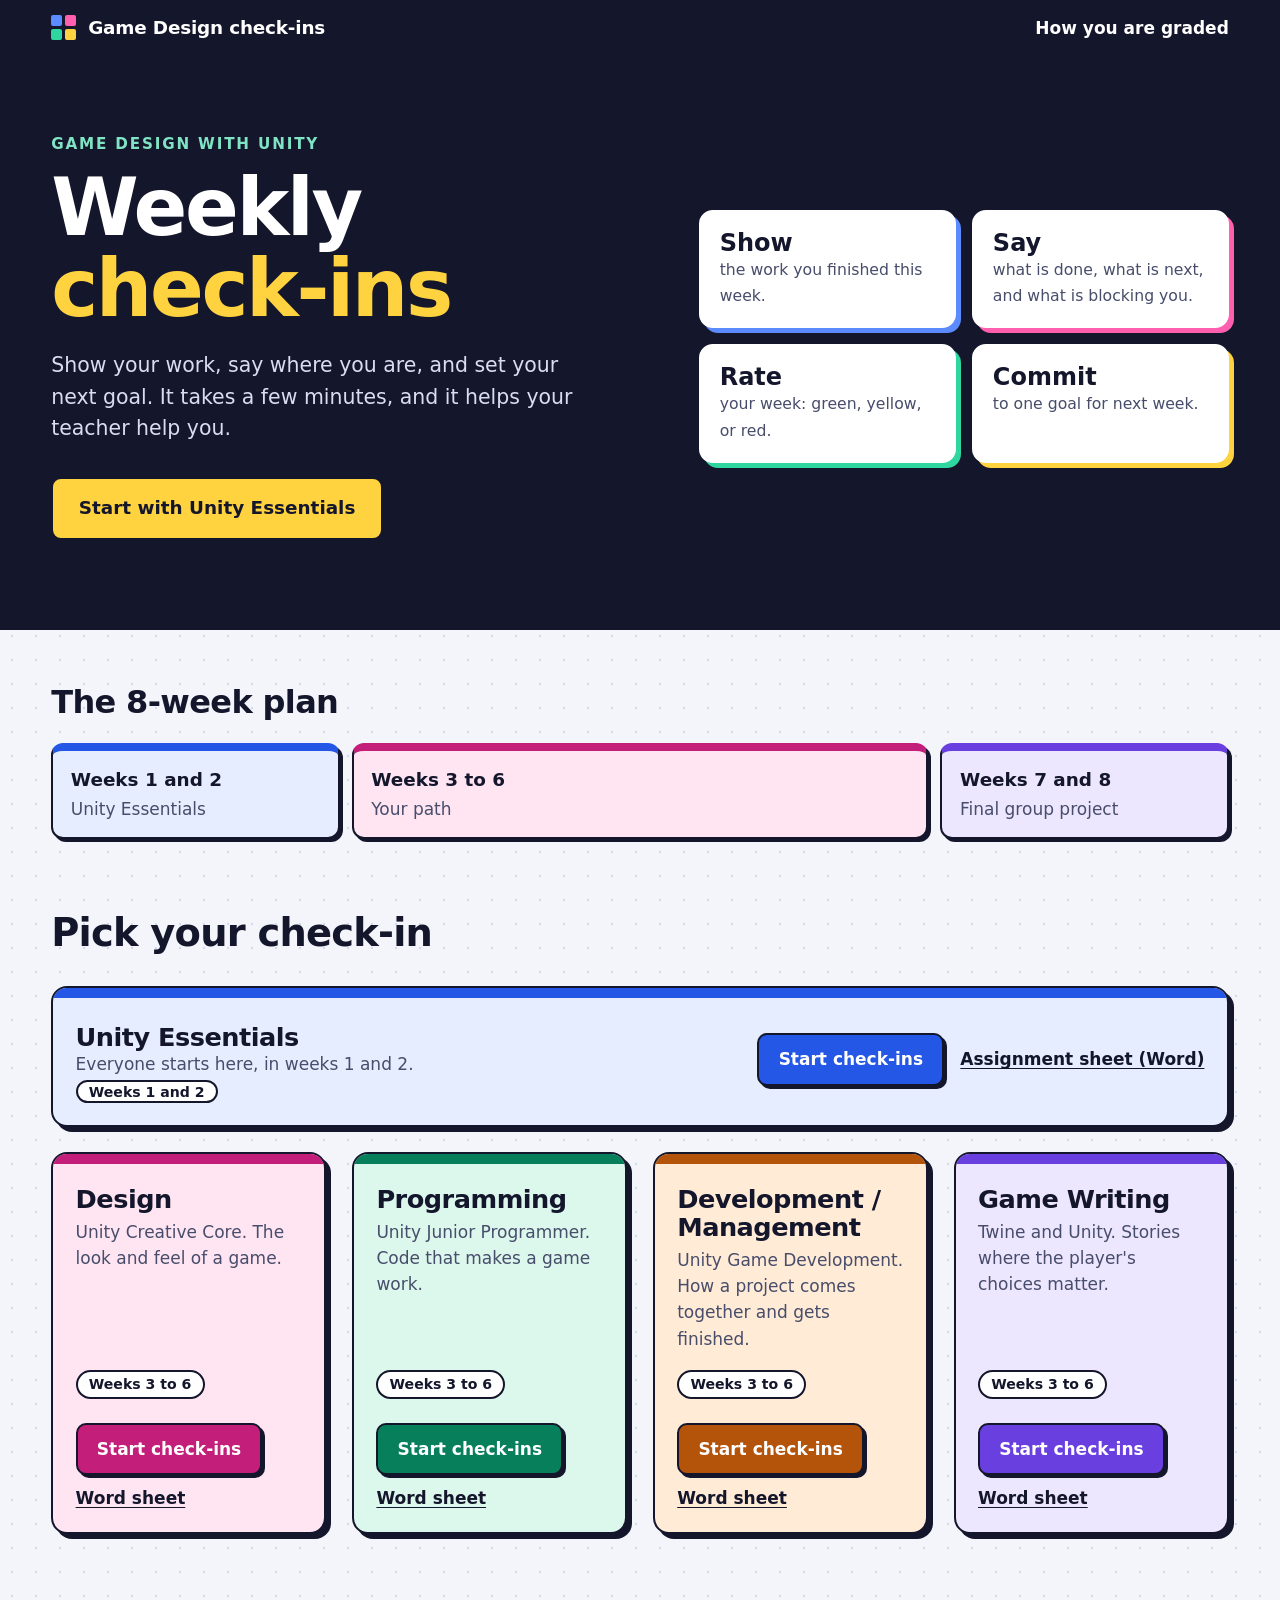
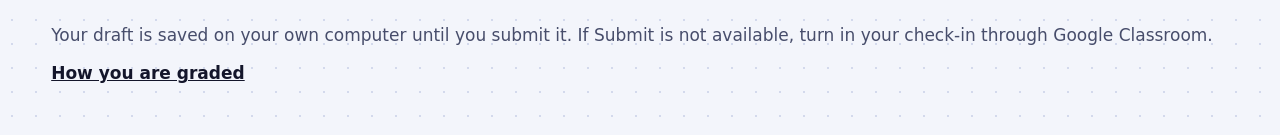
==== commit 80b4f4df: "updated pathway weeks" ====
--- a/index.html
+++ b/index.html
@@ -32,14 +32,23 @@
     </ol>
   </section>
 
+  <section class="calendar" aria-labelledby="cal-title">
+    <h2 id="cal-title">The 8-week plan</h2>
+    <ol>
+      <li data-path="essentials"><b>Weeks 1 and 2</b><span>Unity Essentials</span></li>
+      <li data-path="design"><b>Weeks 3 to 6</b><span>Your path</span></li>
+      <li data-path="writing"><b>Weeks 7 and 8</b><span>Final group project</span></li>
+    </ol>
+  </section>
+
   <section class="picker" id="paths" aria-labelledby="pick-title">
     <h2 id="pick-title">Pick your check-in</h2>
     <ul class="paths">
       <li data-path="essentials" class="wide">
         <div class="info">
           <h3>Unity Essentials</h3>
-          <p>Everyone starts here. It takes one to two weeks.</p>
-          <span class="chip">2 check-ins</span>
+          <p>Everyone starts here, in weeks 1 and 2.</p>
+          <span class="chip">Weeks 1 and 2</span>
         </div>
         <div class="card-actions">
           <a class="btn primary" href="checkin.html?path=essentials&amp;week=1">Start check-ins</a>
@@ -49,36 +58,36 @@
       <li data-path="design">
         <h3>Design</h3>
         <p>Unity Creative Core. The look and feel of a game.</p>
-        <span class="chip">5 weekly check-ins</span>
+        <span class="chip">Weeks 3 to 6</span>
         <div class="card-actions">
-          <a class="btn primary" href="checkin.html?path=design&amp;week=1">Start check-ins</a>
+          <a class="btn primary" href="checkin.html?path=design&amp;week=3">Start check-ins</a>
           <a href="assignments/Design-Weekly-Check-Ins.docx">Word sheet</a>
         </div>
       </li>
       <li data-path="programming">
         <h3>Programming</h3>
         <p>Unity Junior Programmer. Code that makes a game work.</p>
-        <span class="chip">5 weekly check-ins</span>
+        <span class="chip">Weeks 3 to 6</span>
         <div class="card-actions">
-          <a class="btn primary" href="checkin.html?path=programming&amp;week=1">Start check-ins</a>
+          <a class="btn primary" href="checkin.html?path=programming&amp;week=3">Start check-ins</a>
           <a href="assignments/Programming-Weekly-Check-Ins.docx">Word sheet</a>
         </div>
       </li>
       <li data-path="development">
         <h3>Development / Management</h3>
         <p>Unity Game Development. How a project comes together and gets finished.</p>
-        <span class="chip">5 weekly check-ins</span>
+        <span class="chip">Weeks 3 to 6</span>
         <div class="card-actions">
-          <a class="btn primary" href="checkin.html?path=development&amp;week=1">Start check-ins</a>
+          <a class="btn primary" href="checkin.html?path=development&amp;week=3">Start check-ins</a>
           <a href="assignments/Development-Management-Weekly-Check-Ins.docx">Word sheet</a>
         </div>
       </li>
       <li data-path="writing">
         <h3>Game Writing</h3>
         <p>Twine and Unity. Stories where the player's choices matter.</p>
-        <span class="chip">5 weekly check-ins</span>
+        <span class="chip">Weeks 3 to 6</span>
         <div class="card-actions">
-          <a class="btn primary" href="checkin.html?path=writing&amp;week=1">Start check-ins</a>
+          <a class="btn primary" href="checkin.html?path=writing&amp;week=3">Start check-ins</a>
           <a href="assignments/Game-Writing-Weekly-Check-Ins.docx">Word sheet</a>
         </div>
       </li>
--- a/style.css
+++ b/style.css
@@ -287,3 +287,15 @@
 @media (prefers-reduced-motion: reduce) {
   * { transition: none !important; }
 }
+
+#code-hint { margin: 0.8rem 0 1.4rem; }
+
+/* 8-week plan strip */
+.calendar { padding: clamp(1.5rem, 4vw, 3rem) var(--pad) 0; }
+.calendar h2 { margin: 0 0 1rem; font-family: var(--display); font-weight: 800; font-size: clamp(1.5rem, 2.6vw, 2rem); letter-spacing: -0.02em; }
+.calendar ol { list-style: none; margin: 0; padding: 0; display: grid; grid-template-columns: 2fr 4fr 2fr; gap: 0.75rem; }
+.calendar li { display: flex; flex-direction: column; gap: 0.1rem; padding: 0.9rem 1.1rem; border: 2px solid var(--ink); border-radius: 12px; background: var(--tint); border-top: 8px solid var(--accent); box-shadow: 3px 3px 0 var(--ink); }
+.calendar li:nth-child(3) { --accent: #6a3fe0; --tint: #ede6ff; }
+.calendar li b { font-family: var(--display); font-size: 1.15rem; }
+.calendar li span { color: var(--muted); }
+@media (max-width: 640px) { .calendar ol { grid-template-columns: 1fr; } }
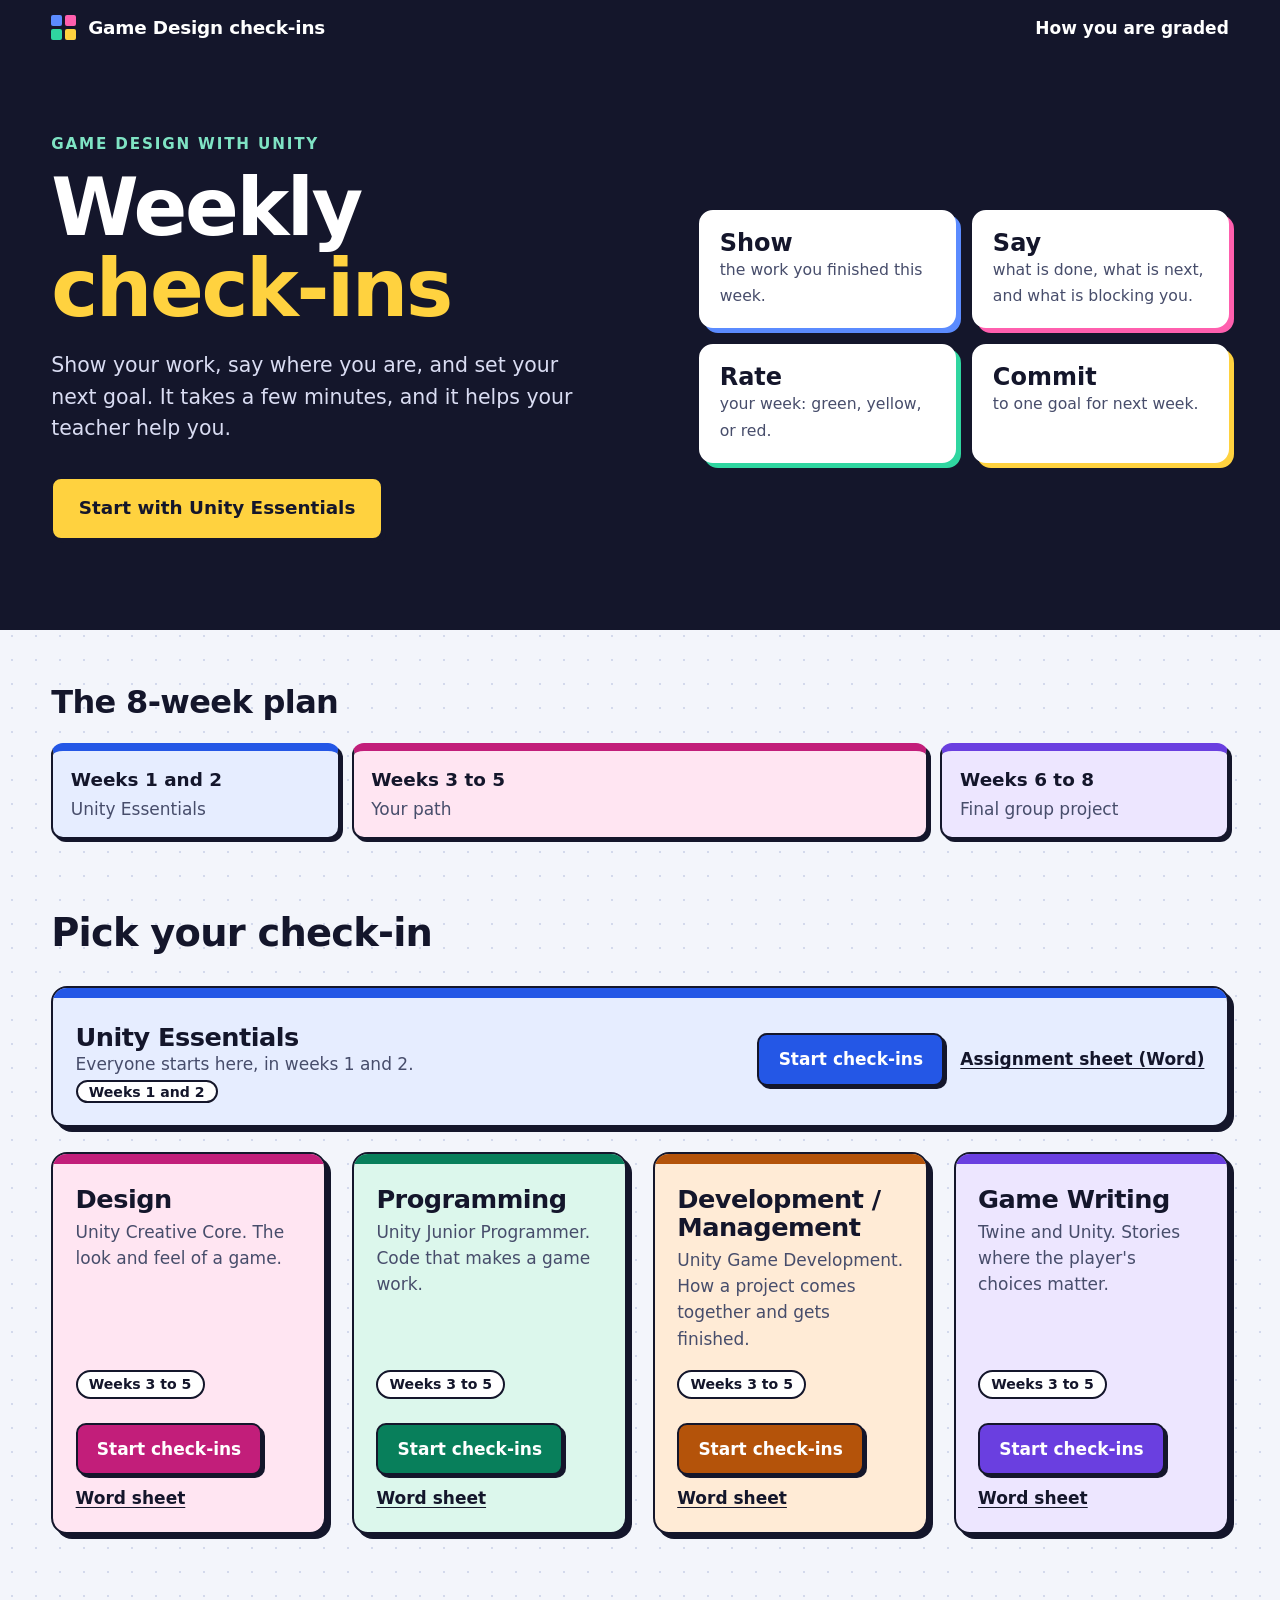
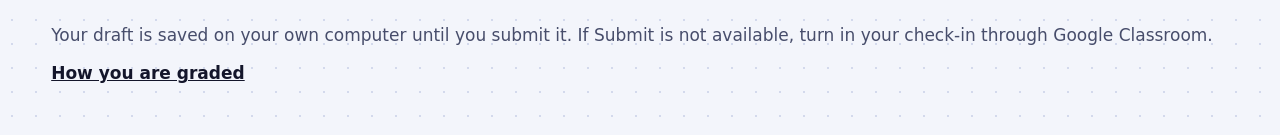
==== commit c2f4471d: "updated schedules" ====
--- a/index.html
+++ b/index.html
@@ -36,8 +36,8 @@
     <h2 id="cal-title">The 8-week plan</h2>
     <ol>
       <li data-path="essentials"><b>Weeks 1 and 2</b><span>Unity Essentials</span></li>
-      <li data-path="design"><b>Weeks 3 to 6</b><span>Your path</span></li>
-      <li data-path="writing"><b>Weeks 7 and 8</b><span>Final group project</span></li>
+      <li data-path="design"><b>Weeks 3 to 5</b><span>Your path</span></li>
+      <li data-path="writing"><b>Weeks 6 to 8</b><span>Final group project</span></li>
     </ol>
   </section>
 
@@ -58,7 +58,7 @@
       <li data-path="design">
         <h3>Design</h3>
         <p>Unity Creative Core. The look and feel of a game.</p>
-        <span class="chip">Weeks 3 to 6</span>
+        <span class="chip">Weeks 3 to 5</span>
         <div class="card-actions">
           <a class="btn primary" href="checkin.html?path=design&amp;week=3">Start check-ins</a>
           <a href="assignments/Design-Weekly-Check-Ins.docx">Word sheet</a>
@@ -67,7 +67,7 @@
       <li data-path="programming">
         <h3>Programming</h3>
         <p>Unity Junior Programmer. Code that makes a game work.</p>
-        <span class="chip">Weeks 3 to 6</span>
+        <span class="chip">Weeks 3 to 5</span>
         <div class="card-actions">
           <a class="btn primary" href="checkin.html?path=programming&amp;week=3">Start check-ins</a>
           <a href="assignments/Programming-Weekly-Check-Ins.docx">Word sheet</a>
@@ -76,7 +76,7 @@
       <li data-path="development">
         <h3>Development / Management</h3>
         <p>Unity Game Development. How a project comes together and gets finished.</p>
-        <span class="chip">Weeks 3 to 6</span>
+        <span class="chip">Weeks 3 to 5</span>
         <div class="card-actions">
           <a class="btn primary" href="checkin.html?path=development&amp;week=3">Start check-ins</a>
           <a href="assignments/Development-Management-Weekly-Check-Ins.docx">Word sheet</a>
@@ -85,7 +85,7 @@
       <li data-path="writing">
         <h3>Game Writing</h3>
         <p>Twine and Unity. Stories where the player's choices matter.</p>
-        <span class="chip">Weeks 3 to 6</span>
+        <span class="chip">Weeks 3 to 5</span>
         <div class="card-actions">
           <a class="btn primary" href="checkin.html?path=writing&amp;week=3">Start check-ins</a>
           <a href="assignments/Game-Writing-Weekly-Check-Ins.docx">Word sheet</a>
--- a/style.css
+++ b/style.css
@@ -232,9 +232,9 @@
 .pointsbar .row { display: flex; gap: 4px; min-height: 4.2rem; }
 .pointsbar .seg { display: flex; flex-direction: column; justify-content: center; padding: 0.5rem 0.9rem; border-radius: 10px; border: 2px solid var(--white); font-weight: 800; line-height: 1.15; min-width: 0; }
 .pointsbar .seg small { display: block; font-weight: 600; font-size: 0.85rem; }
-.seg.e { background: #2457e6; color: #fff; flex: 100; }
+.seg.e { background: #2457e6; color: #fff; flex: 150; }
 .seg.c { background: var(--yellow); color: var(--ink); flex: 200; }
-.seg.p { background: #087f5b; color: #fff; flex: 500; }
+.seg.p { background: #087f5b; color: #fff; flex: 450; }
 .seg.f { background: #6a3fe0; color: #fff; flex: 200; }
 .pointsbar .brace { display: flex; gap: 4px; margin-top: 0.6rem; font-weight: 700; font-size: 0.95rem; color: #d9dcf2; }
 .brace span { border-top: 3px solid var(--mint); padding-top: 0.3rem; }
